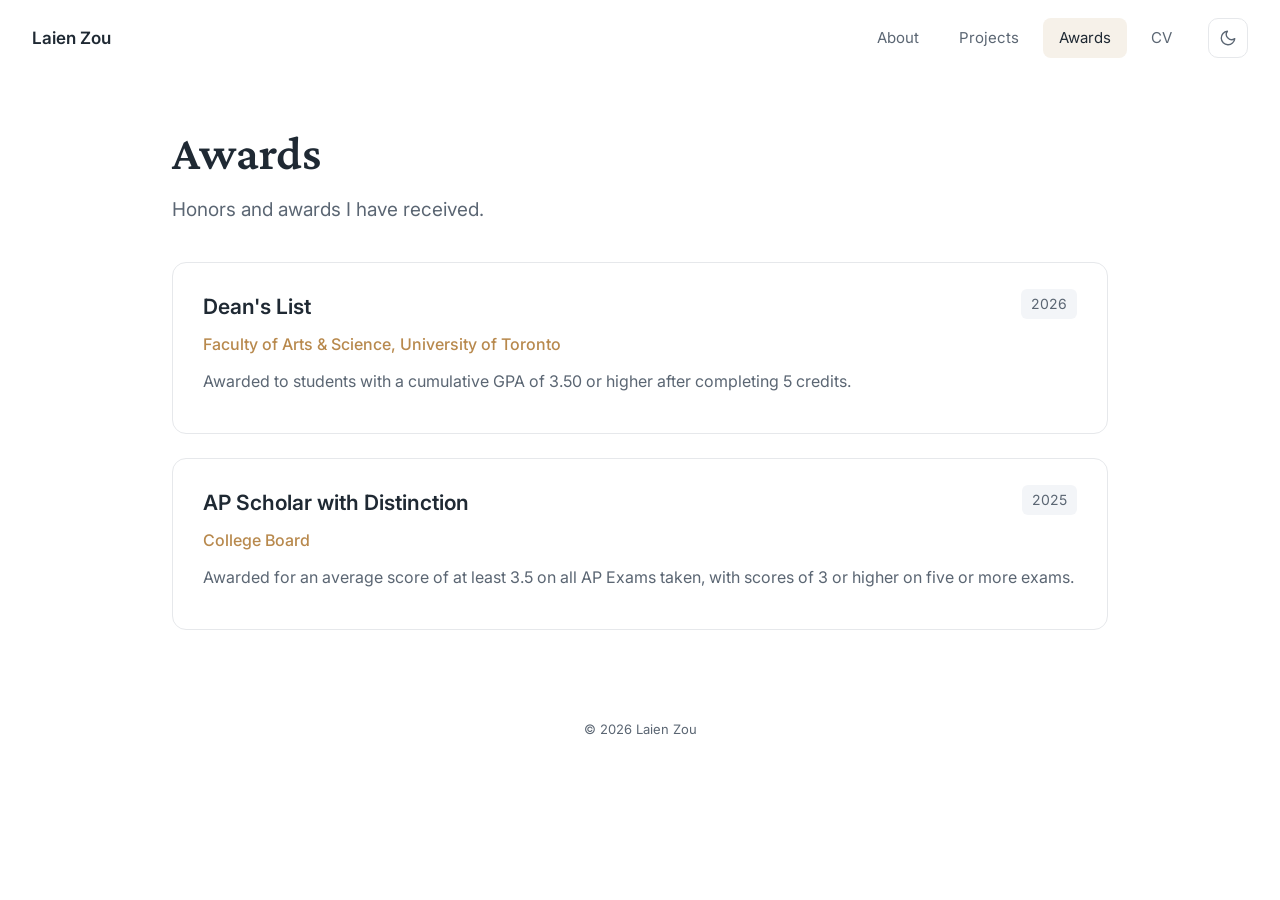
==== awards.html @ 33da3dd8 "Adding initial web pages to repository" ====
<!DOCTYPE html>
<html lang="en">
<head>
  <meta charset="UTF-8" />
  <meta name="viewport" content="width=device-width, initial-scale=1.0" />
  <title>Awards · Laien Zou</title>
  <link rel="preconnect" href="https://fonts.googleapis.com" />
  <link rel="preconnect" href="https://fonts.gstatic.com" crossorigin />
  <link href="https://fonts.googleapis.com/css2?family=Crimson+Pro:wght@500;600&family=Inter:wght@400;500;600&display=swap" rel="stylesheet" />
  <link rel="icon" href="favicon.svg" type="image/svg+xml" />
  <link rel="stylesheet" href="style.css" />
  <script>
    try {
      const saved = localStorage.getItem("theme");
      const prefersDark = window.matchMedia("(prefers-color-scheme: dark)").matches;
      document.documentElement.dataset.theme = saved || (prefersDark ? "dark" : "light");
    } catch (e) {}
  </script>
</head>

<body>
  <header class="site-header">
    <a class="logo" href="index.html">Laien Zou</a>
    <nav class="nav">
      <a href="index.html">About</a>
      <a href="projects.html">Projects</a>
      <a href="awards.html" class="active">Awards</a>
      <a href="resume.pdf" target="_blank">CV</a>
      <button class="theme-toggle" aria-label="Toggle dark mode">
        <svg class="icon icon-moon" viewBox="0 0 24 24"><path d="M21 12.79A9 9 0 1 1 11.21 3 7 7 0 0 0 21 12.79z"/></svg>
        <svg class="icon icon-sun" viewBox="0 0 24 24"><circle cx="12" cy="12" r="4"/><path d="M12 2v2M12 20v2M4.9 4.9l1.4 1.4M17.7 17.7l1.4 1.4M2 12h2M20 12h2M4.9 19.1l1.4-1.4M17.7 6.3l1.4-1.4"/></svg>
      </button>
    </nav>
  </header>

  <main class="page">
    <h1>Awards</h1>
    <p class="subtitle">Honors and awards I have received.</p>

    <div class="card">
      <div class="card-head">
        <h3>Dean's List</h3>
        <span class="badge">2026</span>
      </div>
      <div class="org">Faculty of Arts &amp; Science, University of Toronto</div>
      <p>Awarded to students with a cumulative GPA of 3.50 or higher after completing 5 credits.</p>
    </div>

    <div class="card">
      <div class="card-head">
        <h3>AP Scholar with Distinction</h3>
        <span class="badge">2025</span>
      </div>
      <div class="org">College Board</div>
      <p>Awarded for an average score of at least 3.5 on all AP Exams taken, with scores of 3 or higher on five or more exams.</p>
    </div>
  </main>

  <footer class="footer">© 2026 Laien Zou</footer>
  <script src="script.js"></script>
</body>
</html>
---- style.css ----
/* Shared styles for all pages */

/* ---------- 1. Color tokens ---------- */
:root {
  --bg: #ffffff;          /* page background */
  --text: #1f2933;        /* body text */
  --muted: #5b6673;       /* secondary text */
  --accent: #b8894d;      /* accent */
  --border: #e6e8eb;      /* card borders */
  --soft: #f3f5f8;        /* tags, badges */
  --nav-active: #f6f1e9;  /* active nav item */
  --shadow: 0 8px 24px rgba(15, 23, 42, 0.12);
}

/* Dark mode: applied when <html data-theme="dark"> */
[data-theme="dark"] {
  --bg: #15171b;
  --text: #e5e7eb;
  --muted: #9aa3ae;
  --accent: #d2a86c;
  --border: #2a2e35;
  --soft: #22262c;
  --nav-active: #2a2621;
  --shadow: 0 8px 24px rgba(0, 0, 0, 0.4);
}

/* ---------- 2. Base ---------- */
* {
  box-sizing: border-box;
}

body {
  margin: 0;
  background: var(--bg);
  color: var(--text);
  font-family: "Inter", system-ui, -apple-system, sans-serif;
  font-size: 16px;
  line-height: 1.7;
  transition: background 0.2s, color 0.2s;
}

/* Serif headings */
h1, h2 {
  font-family: "Crimson Pro", Georgia, serif;
  font-weight: 600;
  line-height: 1.2;
}

a {
  color: var(--accent);
  text-decoration: none;
}
a:hover {
  text-decoration: underline;
}

/* ---------- 3. Header & navigation ---------- */
.site-header {
  display: flex;
  justify-content: space-between;
  align-items: center;
  padding: 18px 32px;
  gap: 16px;
}

.logo {
  font-weight: 600;
  color: var(--text);
  font-size: 17px;
}
.logo:hover {
  text-decoration: none;
}

.nav {
  display: flex;
  align-items: center;
  gap: 8px;
}

.nav a {
  color: var(--muted);
  padding: 7px 16px;
  border-radius: 8px;
  font-size: 15px;
}
.nav a:hover {
  color: var(--text);
  text-decoration: none;
}
/* Current page */
.nav a.active {
  background: var(--nav-active);
  color: var(--text);
}

/* Theme toggle */
.theme-toggle {
  width: 40px;
  height: 40px;
  margin-left: 12px;
  border: 1px solid var(--border);
  border-radius: 10px;
  background: var(--bg);
  color: var(--muted);
  cursor: pointer;
  display: flex;
  align-items: center;
  justify-content: center;
}
.theme-toggle:hover {
  color: var(--text);
}
.theme-toggle svg {
  width: 18px;
  height: 18px;
}
/* Moon in light mode, sun in dark mode */
.icon-sun { display: none; }
[data-theme="dark"] .icon-sun { display: block; }
[data-theme="dark"] .icon-moon { display: none; }

/* Line icons */
svg.icon {
  fill: none;
  stroke: currentColor;
  stroke-width: 1.8;
  stroke-linecap: round;
  stroke-linejoin: round;
}

/* ---------- 4. About page: sidebar + main column ---------- */
.about-layout {
  display: grid;
  grid-template-columns: 300px 1fr;
  gap: 72px;
  max-width: 1100px;
  margin: 32px auto 64px;
  padding: 0 32px;
}

.sidebar {
  text-align: center;
}

/* Profile photo */
.avatar {
  width: 240px;
  height: 240px;
  margin: 0 auto;
  border-radius: 16px;
  box-shadow: var(--shadow);
  object-fit: cover;
  display: block;
}
.avatar-placeholder {
  display: flex;
  align-items: center;
  justify-content: center;
  background: var(--soft);
  color: var(--muted);
  font-family: "Crimson Pro", Georgia, serif;
  font-size: 72px;
}

.sidebar .name {
  font-size: 24px;
  font-weight: 600;
  margin: 24px 0 4px;
}
.sidebar .role {
  color: var(--accent);
  font-weight: 500;
  font-size: 17px;
}
.sidebar .school {
  color: var(--muted);
  margin-top: 2px;
}
.sidebar .location {
  color: var(--muted);
  font-size: 14px;
}

/* Contact icons */
.social {
  display: flex;
  justify-content: center;
  gap: 18px;
  margin: 20px 0 28px;
}
.social a {
  color: var(--muted);
}
.social a:hover {
  color: var(--text);
}
.social svg {
  width: 21px;
  height: 21px;
}

/* Interests box */
.interests {
  background: var(--soft);
  border-radius: 10px;
  padding: 16px 18px;
  text-align: left;
}
.interests h3 {
  margin: 0 0 8px;
  font-size: 16px;
}
.interests ul {
  list-style: none;
  margin: 0;
  padding: 0;
  color: var(--muted);
  font-size: 15px;
}

/* Main column */
.main h2 {
  font-size: 28px;
  margin: 8px 0 12px;
}
.main section {
  margin-bottom: 36px;
}
.main p {
  margin: 0 0 14px;
}

/* News list */
.news-item {
  display: flex;
  gap: 28px;
  margin-bottom: 8px;
}
.news-date {
  color: var(--muted);
  font-size: 14px;
  min-width: 64px;
  padding-top: 2px;
}

/* ---------- 5. Projects & Awards pages ---------- */
.page {
  max-width: 1000px;
  margin: 48px auto 64px;
  padding: 0 32px;
}
.page h1 {
  font-size: 48px;
  margin: 0 0 12px;
}
.page .subtitle {
  color: var(--muted);
  font-size: 19px;
  margin: 0 0 36px;
}

/* Cards */
.card {
  border: 1px solid var(--border);
  border-radius: 14px;
  padding: 26px 30px;
  margin-bottom: 24px;
}
.card-head {
  display: flex;
  justify-content: space-between;
  align-items: flex-start;
  gap: 16px;
}
.card h3 {
  margin: 0;
  font-size: 21px;
  font-weight: 600;
}
.card .org {
  color: var(--accent);
  font-weight: 500;
  margin: 6px 0 10px;
}
.card p {
  color: var(--muted);
  margin: 0 0 12px;
}
.card ul {
  color: var(--muted);
  margin: 0 0 12px;
  padding-left: 20px;
}

/* Year badge */
.badge {
  background: var(--soft);
  color: var(--muted);
  font-size: 14px;
  padding: 3px 10px;
  border-radius: 6px;
  white-space: nowrap;
}

/* Tags */
.tags {
  display: flex;
  flex-wrap: wrap;
  gap: 8px;
}
.tag {
  border: 1px solid var(--border);
  background: var(--soft);
  color: var(--muted);
  font-size: 13px;
  padding: 2px 10px;
  border-radius: 6px;
}

.footer {
  text-align: center;
  color: var(--muted);
  font-size: 13px;
  padding: 24px 0 36px;
}

/* ---------- 6. Mobile (≤ 800px) ---------- */
@media (max-width: 800px) {
  .site-header {
    flex-direction: column;
    align-items: flex-start;
    padding: 16px;
  }
  .nav {
    width: 100%;
    overflow-x: auto;
  }
  .nav a {
    padding: 6px 12px;
    white-space: nowrap;
  }
  .about-layout {
    grid-template-columns: 1fr;
    gap: 40px;
    padding: 0 16px;
  }
  .avatar {
    width: 180px;
    height: 180px;
  }
  .page {
    padding: 0 16px;
    margin-top: 24px;
  }
  .page h1 {
    font-size: 38px;
  }
  .card {
    padding: 20px;
  }
}
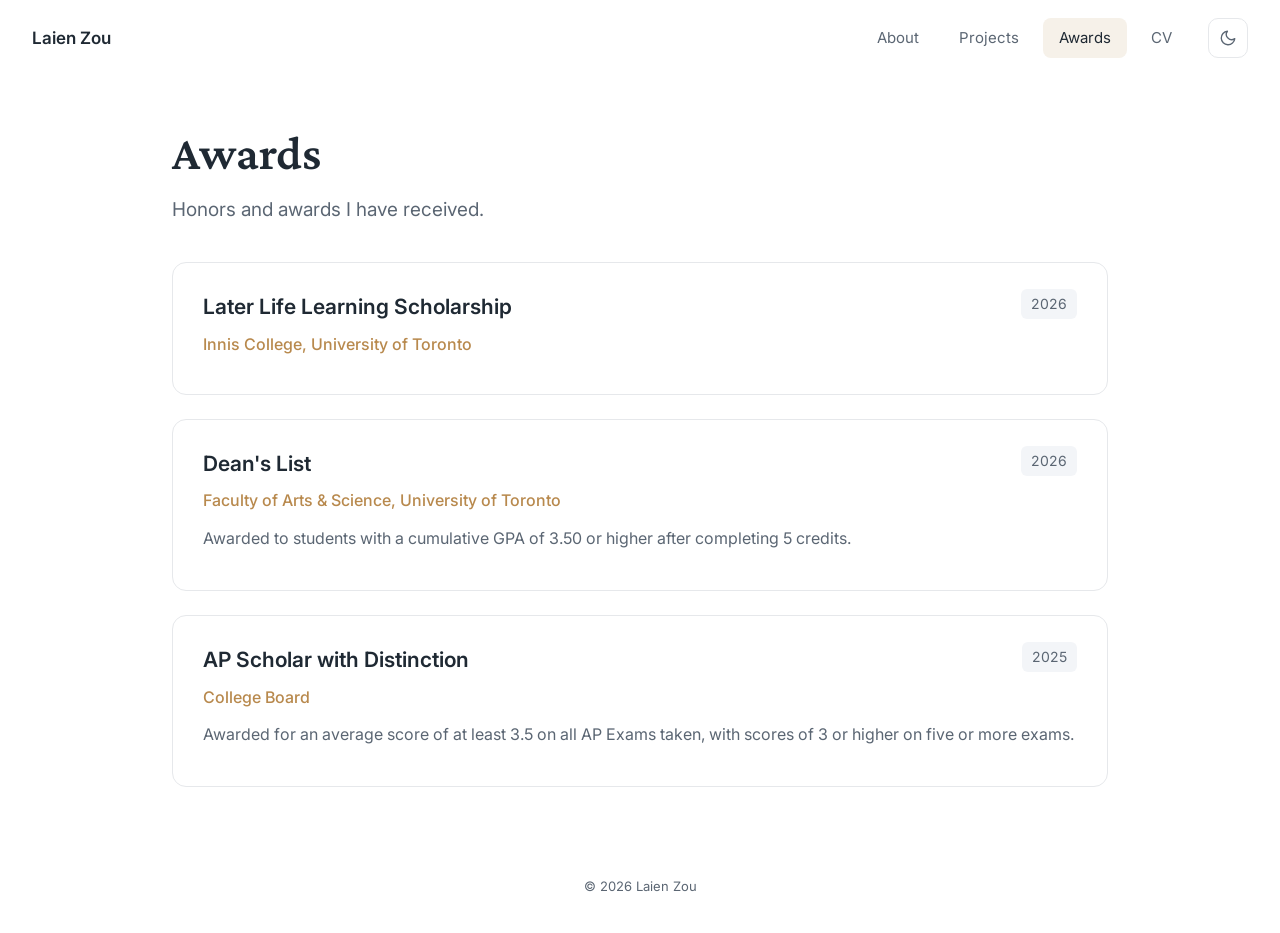
==== commit 91a8ef29: "Update resume, about, projects and awards" ====
--- a/awards.html
+++ b/awards.html
@@ -39,6 +39,14 @@
 
     <div class="card">
       <div class="card-head">
+        <h3>Later Life Learning Scholarship</h3>
+        <span class="badge">2026</span>
+      </div>
+      <div class="org">Innis College, University of Toronto</div>
+    </div>
+
+    <div class="card">
+      <div class="card-head">
         <h3>Dean's List</h3>
         <span class="badge">2026</span>
       </div>
